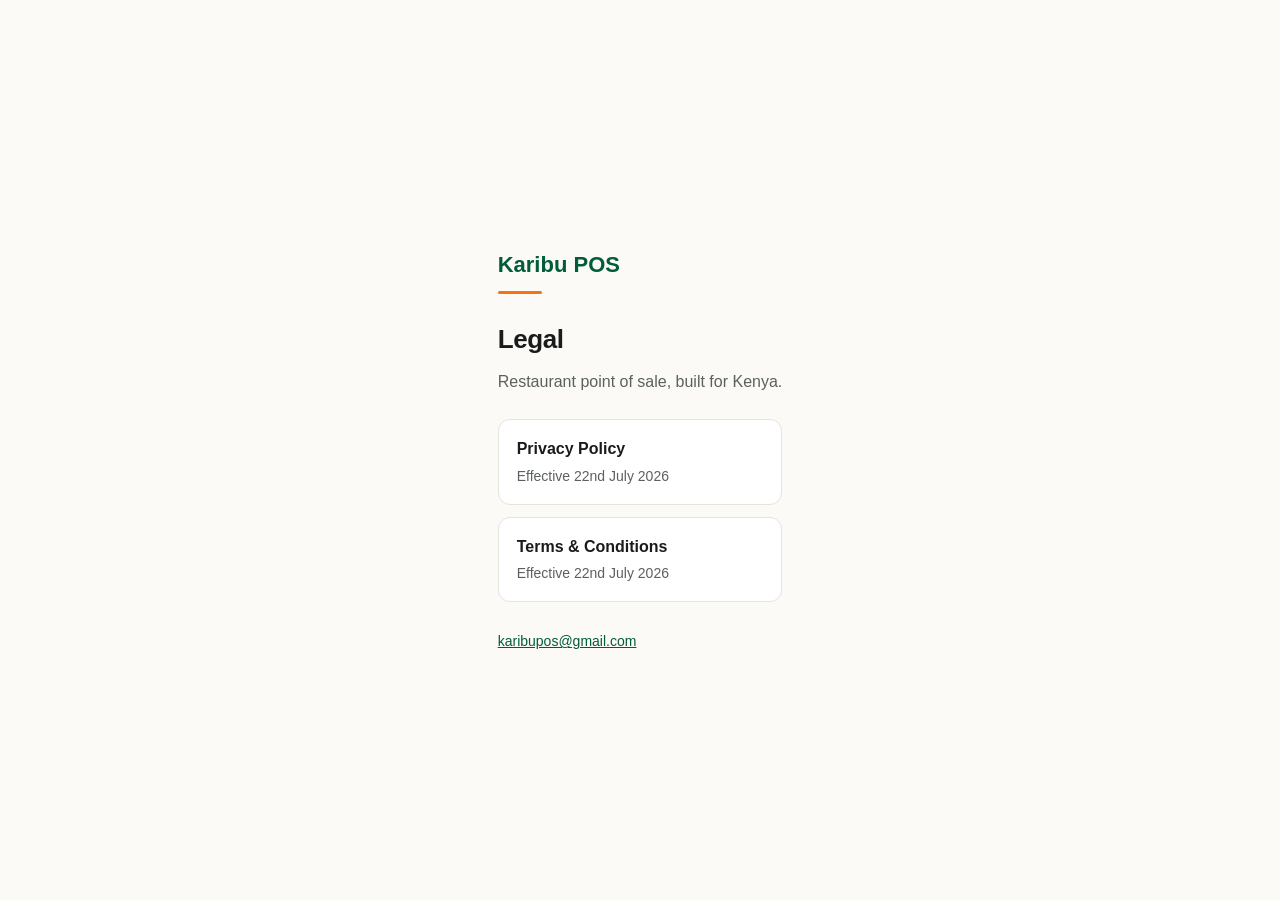
==== karibu-backend/app/static/legal/index.html @ b9bcb71f "Serve the Privacy Policy and Terms publicly at /legal/ Google Play requires a publicly reachable pri" ====
<!doctype html>
<html lang="en">
<head>
<meta charset="utf-8">
<meta name="viewport" content="width=device-width, initial-scale=1">
<title>Legal · Karibu POS</title>
<style>
  :root { --green:#005C39; --ink:#1A1C1B; --muted:#5B615D; --paper:#FBFAF6; --line:#E7E4DA; }
  body { margin:0; background:var(--paper); color:var(--ink); min-height:100vh;
         display:flex; align-items:center; justify-content:center;
         font:16px/1.65 -apple-system,BlinkMacSystemFont,"Segoe UI",Roboto,Helvetica,Arial,sans-serif; }
  .card { max-width:440px; padding:40px 28px; }
  .brand { font-weight:700; font-size:22px; color:var(--green); }
  .rule { width:44px; height:3px; background:#F97316; border-radius:2px; margin:8px 0 24px; }
  h1 { font-size:26px; margin:0 0 8px; letter-spacing:-0.4px; }
  p { color:var(--muted); margin:0 0 24px; }
  a.doc { display:block; padding:16px 18px; margin-bottom:12px; border:1px solid var(--line);
          border-radius:12px; background:#fff; color:var(--ink); text-decoration:none; font-weight:600; }
  a.doc span { display:block; font-weight:400; font-size:14px; color:var(--muted); margin-top:2px; }
  footer { margin-top:28px; font-size:14px; color:var(--muted); }
  footer a { color:var(--green); }
  @media (prefers-color-scheme: dark) {
    :root { --ink:#ECEAE3; --muted:#A8ADA8; --paper:#141613; --line:#2C302C; }
    a.doc { background:#1C1F1C; }
  }
</style>
</head>
<body>
  <div class="card">
    <div class="brand">Karibu POS</div>
    <div class="rule"></div>
    <h1>Legal</h1>
    <p>Restaurant point of sale, built for Kenya.</p>
    <a class="doc" href="./privacy.html">Privacy Policy
      <span>Effective 22nd July 2026</span></a>
    <a class="doc" href="./terms.html">Terms &amp; Conditions
      <span>Effective 22nd July 2026</span></a>
    <footer><a href="mailto:karibupos@gmail.com">karibupos@gmail.com</a></footer>
  </div>
</body>
</html>
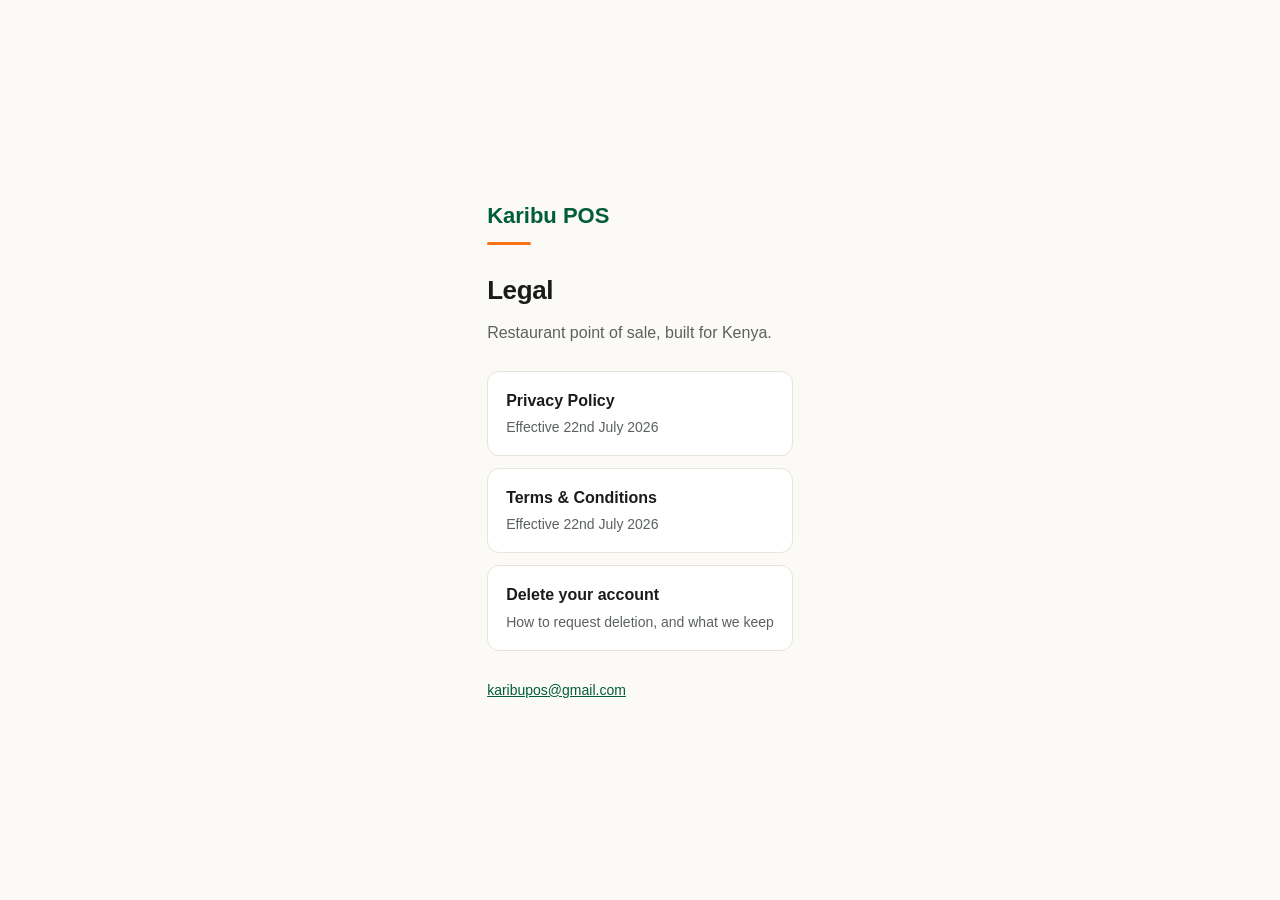
==== commit 7a60a2ed: "Serve the account-deletion page at /legal/delete-account.html Regenerated from the frontend's src/co" ====
--- a/karibu-backend/app/static/legal/index.html
+++ b/karibu-backend/app/static/legal/index.html
@@ -35,6 +35,8 @@
       <span>Effective 22nd July 2026</span></a>
     <a class="doc" href="./terms.html">Terms &amp; Conditions
       <span>Effective 22nd July 2026</span></a>
+    <a class="doc" href="./delete-account.html">Delete your account
+      <span>How to request deletion, and what we keep</span></a>
     <footer><a href="mailto:karibupos@gmail.com">karibupos@gmail.com</a></footer>
   </div>
 </body>
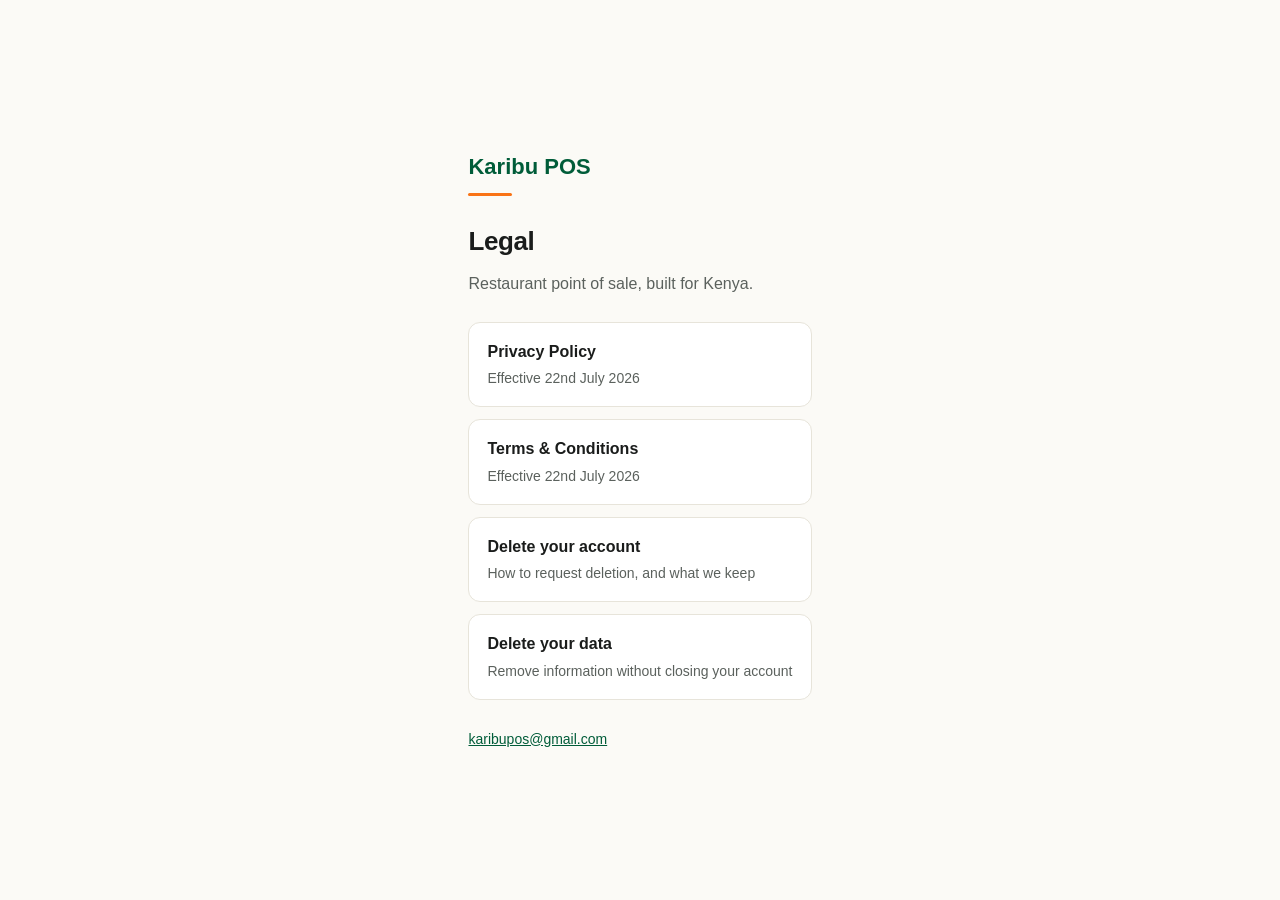
==== commit c00fd60e: "Serve /legal/delete-data.html Regenerated from the frontend's legal.ts, which now carries a DATA_DEL" ====
--- a/karibu-backend/app/static/legal/index.html
+++ b/karibu-backend/app/static/legal/index.html
@@ -37,6 +37,8 @@
       <span>Effective 22nd July 2026</span></a>
     <a class="doc" href="./delete-account.html">Delete your account
       <span>How to request deletion, and what we keep</span></a>
+    <a class="doc" href="./delete-data.html">Delete your data
+      <span>Remove information without closing your account</span></a>
     <footer><a href="mailto:karibupos@gmail.com">karibupos@gmail.com</a></footer>
   </div>
 </body>
